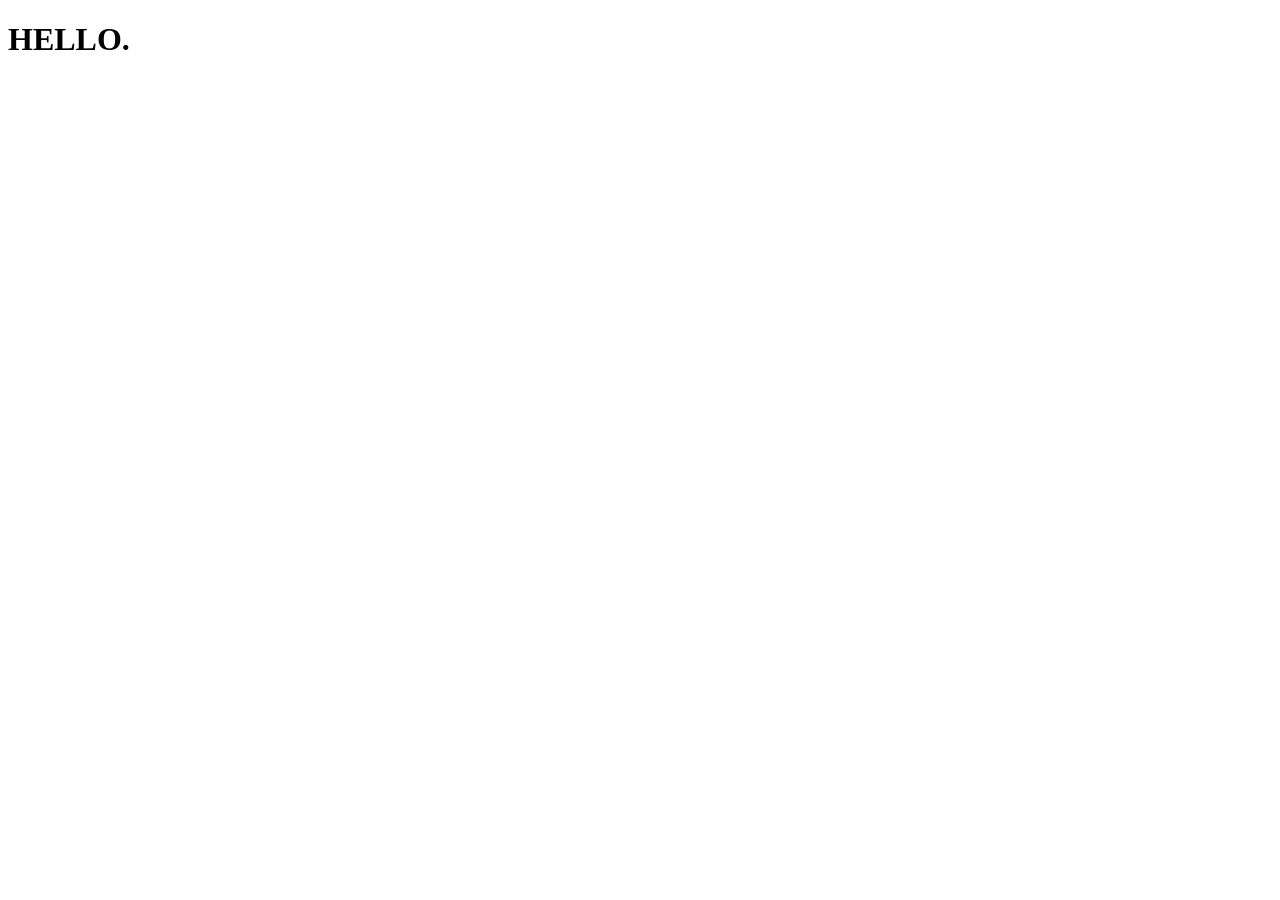
==== index.html @ 14c39282 "New branch" ====
<!DOCTYPE html>
<html lang="en">
<head>
    <meta charset="UTF-8">
    <meta name="viewport" content="width=device-width, initial-scale=1.0">
    <title>Document</title>
</head>
<body>
    <h1>HELLO.</h1>
</body>
</html>
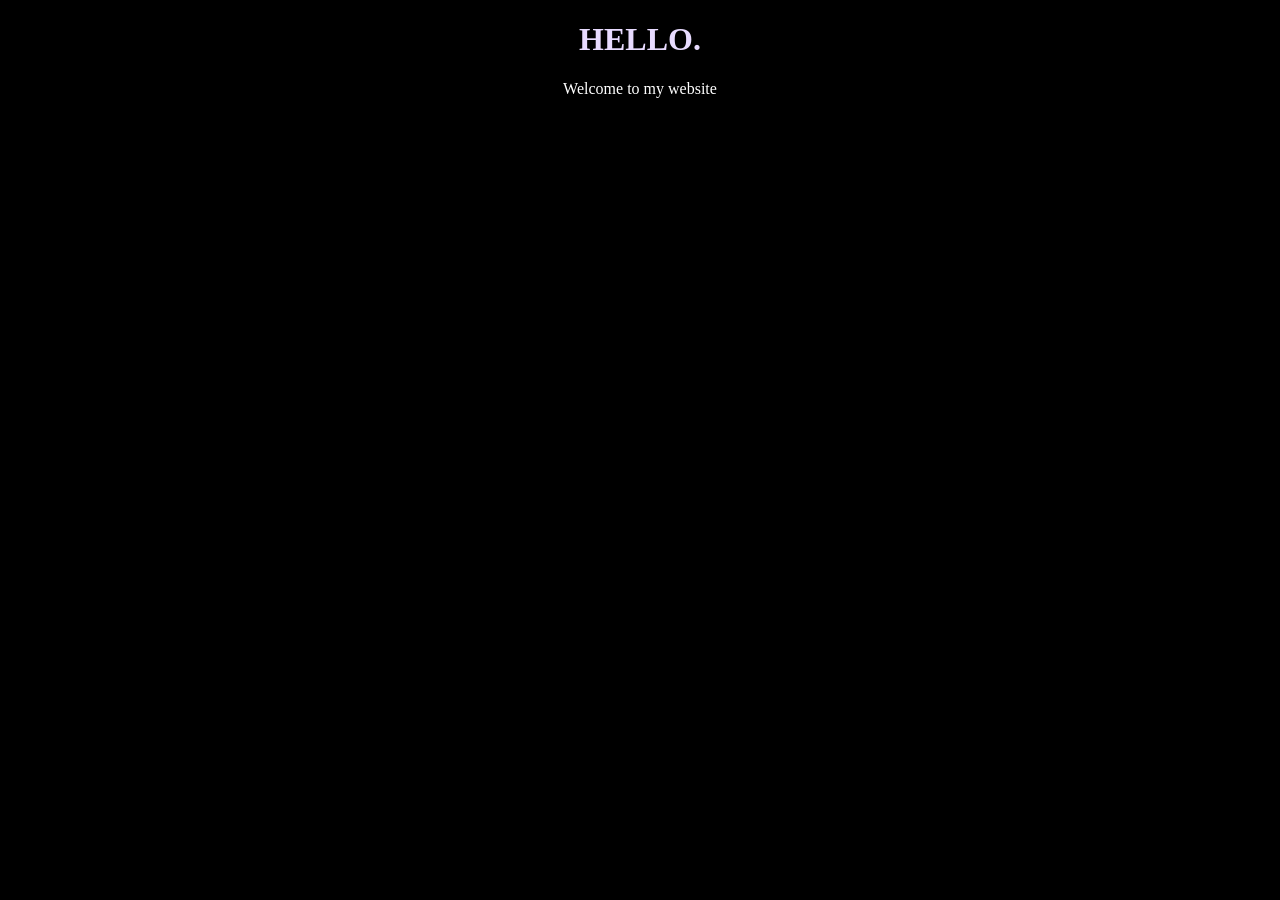
==== commit bc8a61ea: "play around" ====
--- a/index.html
+++ b/index.html
@@ -1,11 +1,13 @@
 <!DOCTYPE html>
 <html lang="en">
+<link rel="stylesheet" href="style.css">
 <head>
     <meta charset="UTF-8">
     <meta name="viewport" content="width=device-width, initial-scale=1.0">
-    <title>Document</title>
+    <title>HELLO.</title>
 </head>
 <body>
     <h1>HELLO.</h1>
+    <p>Welcome to my website</p>
 </body>
 </html>
--- a/style.css
+++ b/style.css
@@ -0,0 +1,13 @@
+* {
+    background-color: #000000;
+}
+
+h1 {
+    color: #e8dbff;
+}
+
+body {
+    background-color: #000000;
+    color: #ffffff;
+    text-align: center;
+}
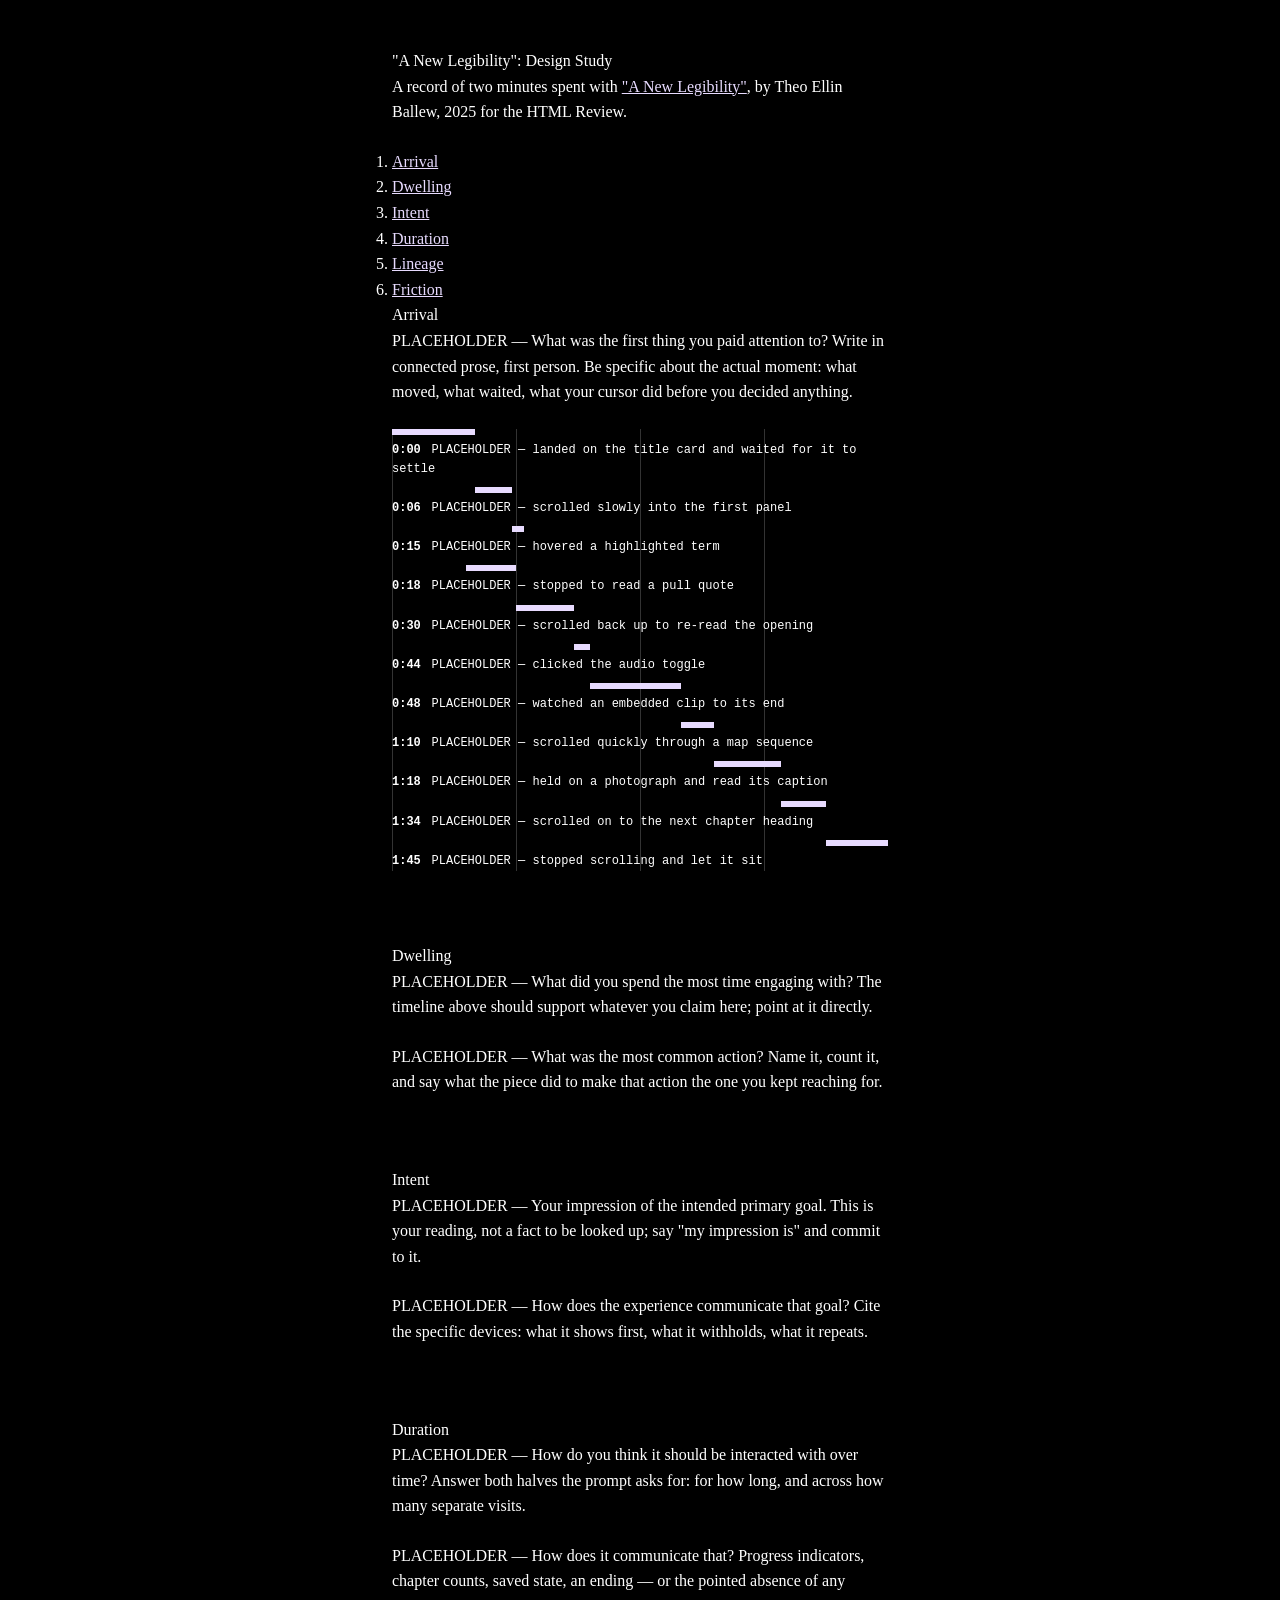
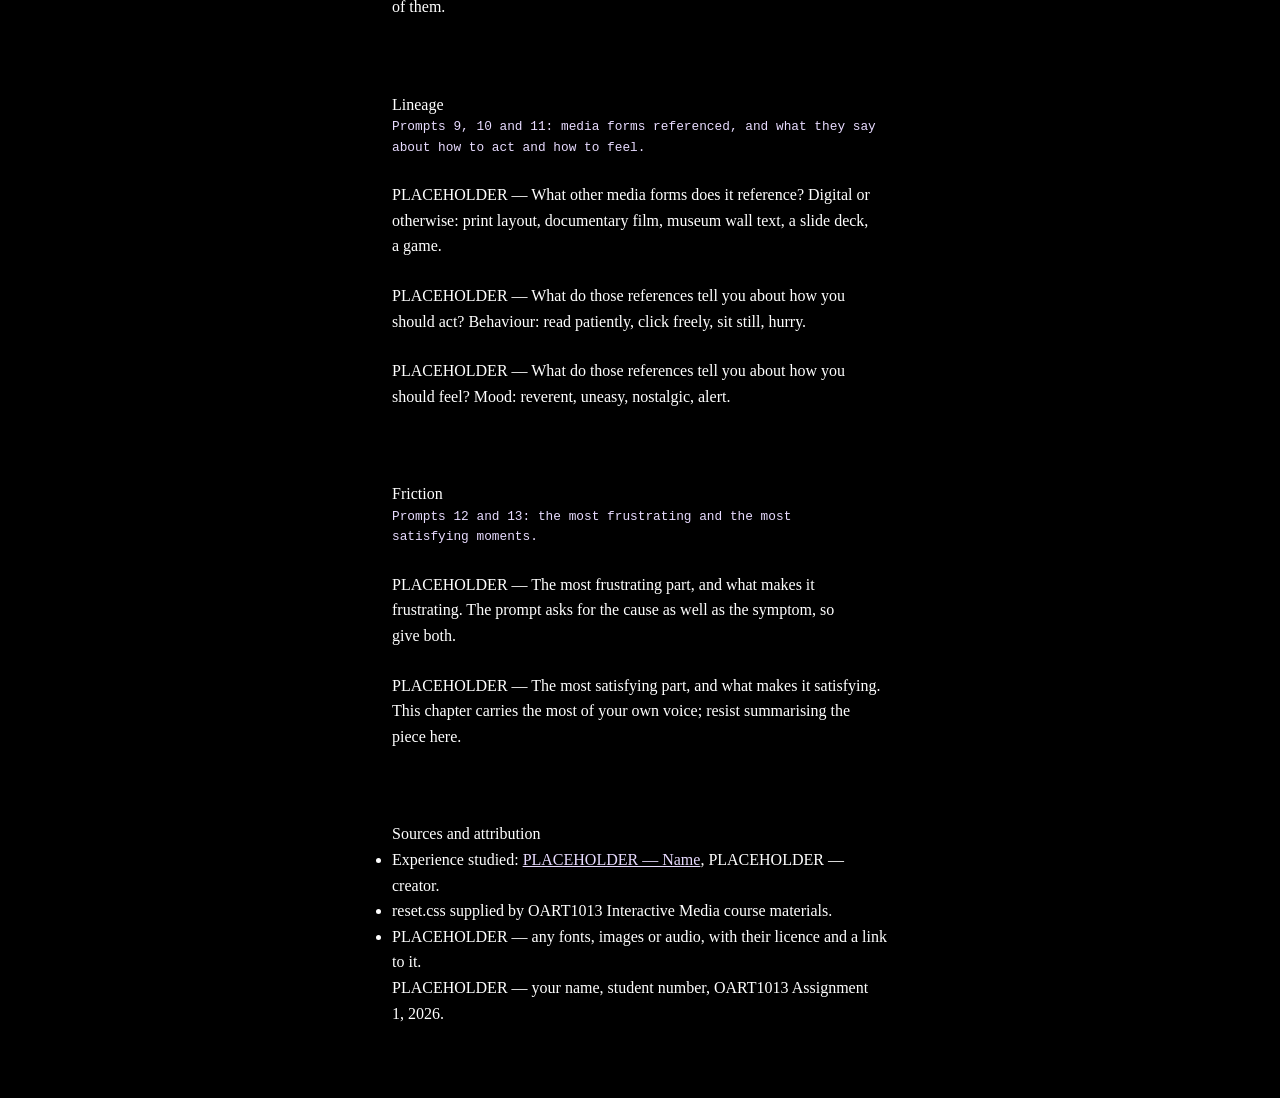
==== commit de9371fe: "placeholder" ====
--- a/index.html
+++ b/index.html
@@ -1,13 +1,153 @@
 <!DOCTYPE html>
 <html lang="en">
-<link rel="stylesheet" href="style.css">
 <head>
     <meta charset="UTF-8">
     <meta name="viewport" content="width=device-width, initial-scale=1.0">
-    <title>HELLO.</title>
+    <title>"A New Legibility": Design Study</title>
+    <link rel="stylesheet" href="reset.css">
+    <link rel="stylesheet" href="style.css">
 </head>
 <body>
-    <h1>HELLO.</h1>
-    <p>Welcome to my website</p>
+
+    <header>
+        <h1>"A New Legibility": Design Study</h1>
+        <p>
+            A record of two minutes spent with
+            <a href="https://thehtml.review/04/new-legibility/"><cite>"A New Legibility"</cite></a>,
+            by Theo Ellin Ballew, 2025 for the HTML Review.
+        </p>
+    </header>
+
+    <!-- six chapters rather than generic numbered dot points. helps the flow-->
+    <nav aria-label="Chapters">
+        <ol>
+            <li><a href="#arrival">Arrival</a></li>
+            <li><a href="#dwelling">Dwelling</a></li>
+            <li><a href="#intent">Intent</a></li>
+            <li><a href="#duration">Duration</a></li>
+            <li><a href="#lineage">Lineage</a></li>
+            <li><a href="#friction">Friction</a></li>
+        </ol>
+    </nav>
+
+    <main>
+        <article>
+
+            <section id="arrival">
+                <h2>Arrival</h2>
+
+                    PLACEHOLDER — What was the first thing you paid attention to? Write in
+                    connected prose, first person. Be specific about the actual moment: what
+                    moved, what waited, what your cursor did before you decided anything.
+                </p>
+                <figure>
+                    <figcaption>
+                    </figcaption>
+
+                    <ol class="log">
+                        <li style="--start: 0;   --dur: 20;"><time datetime="PT0S">0:00</time> <span>PLACEHOLDER — landed on the title card and waited for it to settle</span></li>
+                        <li style="--start: 20;   --dur: 9;"><time datetime="PT6S">0:06</time> <span>PLACEHOLDER — scrolled slowly into the first panel</span></li>
+                        <li style="--start: 29;  --dur: 3;"><time datetime="PT15S">0:15</time> <span>PLACEHOLDER — hovered a highlighted term</span></li>
+                        <li style="--start: 18;  --dur: 12;"><time datetime="PT18S">0:18</time> <span>PLACEHOLDER — stopped to read a pull quote</span></li>
+                        <li style="--start: 30;  --dur: 14;"><time datetime="PT30S">0:30</time> <span>PLACEHOLDER — scrolled back up to re-read the opening</span></li>
+                        <li style="--start: 44;  --dur: 4;"><time datetime="PT44S">0:44</time> <span>PLACEHOLDER — clicked the audio toggle</span></li>
+                        <li style="--start: 48;  --dur: 22;"><time datetime="PT48S">0:48</time> <span>PLACEHOLDER — watched an embedded clip to its end</span></li>
+                        <li style="--start: 70;  --dur: 8;"><time datetime="PT70S">1:10</time> <span>PLACEHOLDER — scrolled quickly through a map sequence</span></li>
+                        <li style="--start: 78;  --dur: 16;"><time datetime="PT78S">1:18</time> <span>PLACEHOLDER — held on a photograph and read its caption</span></li>
+                        <li style="--start: 94;  --dur: 11;"><time datetime="PT94S">1:34</time> <span>PLACEHOLDER — scrolled on to the next chapter heading</span></li>
+                        <li style="--start: 105; --dur: 15;"><time datetime="PT105S">1:45</time> <span>PLACEHOLDER — stopped scrolling and let it sit</span></li>
+                    </ol>
+                </figure>
+            </section>
+
+            <section id="dwelling">
+                <h2>Dwelling</h2>
+
+                <p>
+                    PLACEHOLDER — What did you spend the most time engaging with? The timeline
+                    above should support whatever you claim here; point at it directly.
+                </p>
+
+                <p>
+                    PLACEHOLDER — What was the most common action? Name it, count it, and say
+                    what the piece did to make that action the one you kept reaching for.
+                </p>
+            </section>
+
+            <section id="intent">
+                <h2>Intent</h2>
+
+                <p>
+                    PLACEHOLDER — Your impression of the intended primary goal. This is your
+                    reading, not a fact to be looked up; say "my impression is" and commit to it.
+                </p>
+
+                <p>
+                    PLACEHOLDER — How does the experience communicate that goal? Cite the
+                    specific devices: what it shows first, what it withholds, what it repeats.
+                </p>
+            </section>
+
+            <section id="duration">
+                <h2>Duration</h2>
+
+                <p>
+                    PLACEHOLDER — How do you think it should be interacted with over time? Answer
+                    both halves the prompt asks for: for how long, and across how many separate visits.
+                </p>
+
+                <p>
+                    PLACEHOLDER — How does it communicate that? Progress indicators, chapter
+                    counts, saved state, an ending — or the pointed absence of any of them.
+                </p>
+            </section>
+
+            <section id="lineage">
+                <h2>Lineage</h2>
+                <p class="prompts">Prompts 9, 10 and 11: media forms referenced, and what they say about how to act and how to feel.</p>
+
+                <p>
+                    PLACEHOLDER — What other media forms does it reference? Digital or otherwise:
+                    print layout, documentary film, museum wall text, a slide deck, a game.
+                </p>
+
+                <p>
+                    PLACEHOLDER — What do those references tell you about how you should
+                    <em>act</em>? Behaviour: read patiently, click freely, sit still, hurry.
+                </p>
+                <p>
+                    PLACEHOLDER — What do those references tell you about how you should
+                    <em>feel</em>? Mood: reverent, uneasy, nostalgic, alert.
+                </p>
+            </section>
+
+            <section id="friction">
+                <h2>Friction</h2>
+                <p class="prompts">Prompts 12 and 13: the most frustrating and the most satisfying moments.</p>
+
+                <p>
+                    PLACEHOLDER — The most frustrating part, and what makes it frustrating. The
+                    prompt asks for the cause as well as the symptom, so give both.
+                </p>
+
+                <p>
+                    PLACEHOLDER — The most satisfying part, and what makes it satisfying. This
+                    chapter carries the most of your own voice; resist summarising the piece here.
+                </p>
+            </section>
+
+        </article>
+    </main>
+
+    <footer>
+        <h2>Sources and attribution</h2>
+        <ul>
+            <li>Experience studied: <a href="#PLACEHOLDER-URL"><cite>PLACEHOLDER — Name</cite></a>, PLACEHOLDER — creator.</li>
+            <li>reset.css supplied by OART1013 Interactive Media course materials.</li>
+            <li>PLACEHOLDER — any fonts, images or audio, with their licence and a link to it.</li>
+        </ul>
+        <p>PLACEHOLDER — your name, student number, OART1013 Assignment 1, 2026.</p>
+    </footer>
+
 </body>
-</html>+</html>
--- a/style.css
+++ b/style.css
@@ -1,13 +1,89 @@
-* {
-    background-color: #000000;
+:root {
+    --measure: 62ch;    
+    --rhythm: 1.5rem;
+    --session: 120;
+
+    --ground: #000000;
+    --figure: #ffffff;
+    --accent: #e8dbff;
+    --rule: #333333;
+    --font-body: Georgia, "Times New Roman", serif;
+    --font-data: ui-monospace, "Courier New", monospace;
 }
 
-h1 {
-    color: #e8dbff;
+*,
+*::before,
+*::after {
+    box-sizing: border-box; 
 }
 
 body {
-    background-color: #000000;
-    color: #ffffff;
-    text-align: center;
+    background-color: var(--ground);
+    color: var(--figure);
+    font-family: var(--font-body);
+    line-height: 1.6;
+    padding: calc(var(--rhythm) * 2) var(--rhythm);
+}
+
+a {
+    color: var(--accent);
+}
+
+
+header,
+nav,
+main,
+footer {
+    max-inline-size: var(--measure);
+    margin-inline: auto;
+}
+
+section {
+    margin-block-end: calc(var(--rhythm) * 3);  
+}
+
+p {
+    margin-block-end: var(--rhythm);
+}
+
+.prompts {
+    font-family: var(--font-data);
+    font-size: 0.8rem;
+    color: var(--accent);
+}
+
+
+.log {
+    list-style: none;
+    background-image: repeating-linear-gradient(
+        to right,
+        var(--rule) 0,
+        var(--rule) 1px,
+        transparent 1px,
+        transparent 25%
+    );
+}
+
+.log li {
+    position: relative;             
+    padding-block-start: 1em;    
+    margin-block-end: 0.5rem;
+    font-family: var(--font-data);
+    font-size: 0.75rem;
+}
+
+.log li::before {
+    content: "";
+    position: absolute;
+    inset-block-start: 0;
+    inset-inline-start: calc(var(--start) / var(--session) * 100%);
+    inline-size: calc(var(--dur) / var(--session) * 100%);
+    min-inline-size: 2px;
+    block-size: 0.5em;
+    background-color: var(--accent);
+}
+
+.log time {
+    font-weight: bold;
+    margin-inline-end: 0.5ch;
 }
